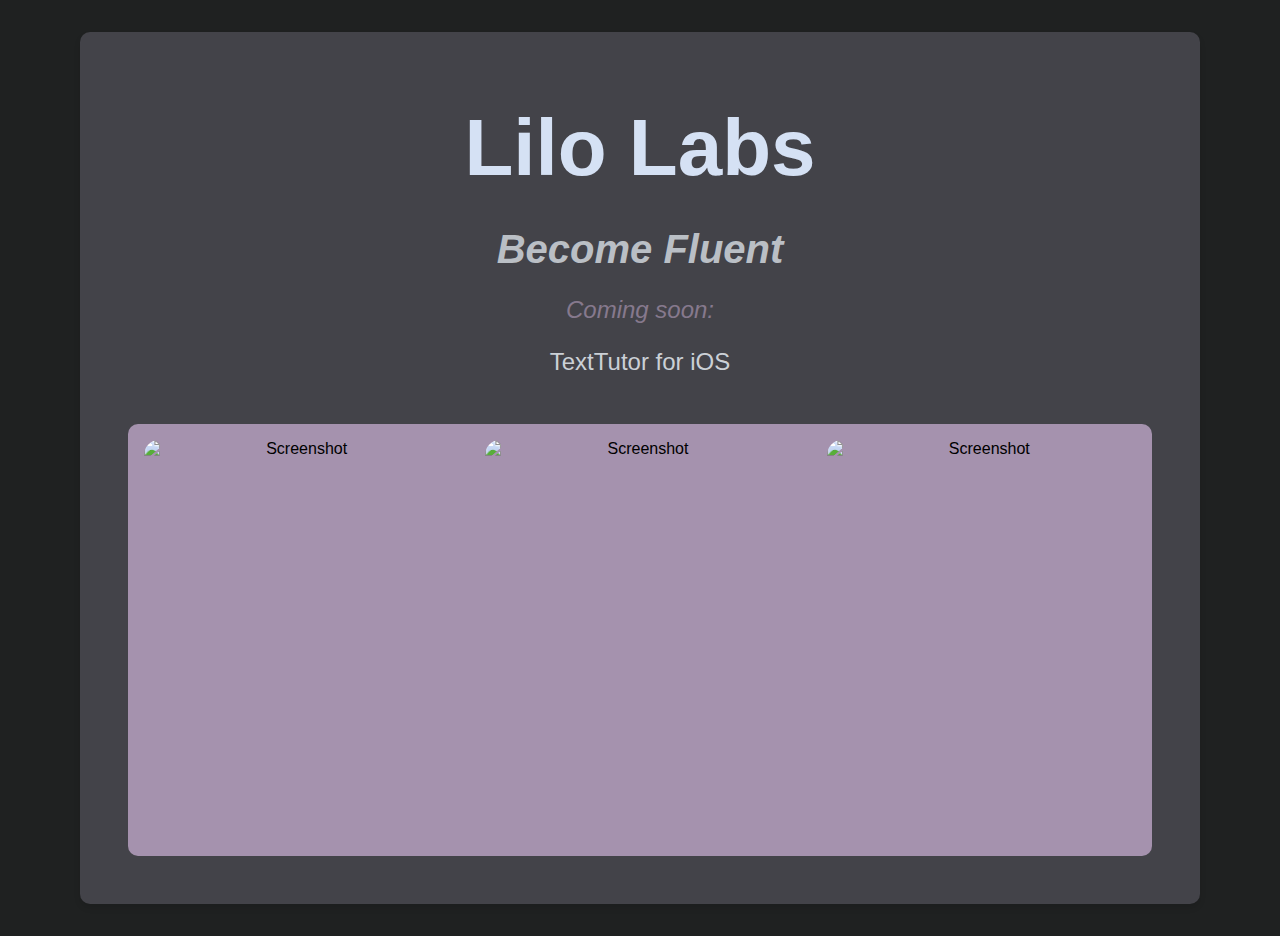
==== index.html @ 59e9ee56 "Initial commit" ====
<!DOCTYPE html>
<html lang="en">
<head>
    <meta charset="UTF-8">
    <meta name="viewport" content="width=device-width, initial-scale=1.0">
    <title>Lilo Labs</title>
    <style>
        body {
            margin: 0;
            padding: 0;
            min-height: 100vh;
            display: flex;
            justify-content: center;
            align-items: center;
            background-color: #1f2121;
            font-family: -apple-system, BlinkMacSystemFont, 'Segoe UI', Roboto, sans-serif;
        }

        h1 {
            color: #d5e1f4;
            margin-bottom: 1.5rem;
            font-size: 5rem;
        }

        h2 {
            color: #babfc5;
            margin-bottom: 1.5rem;
            font-size: 2.5rem;
            font-style: italic;
        }

        p {
            color: #cbd0d6;
            font-size: 1.5rem;
            padding: 0px 0px 0px 0px;
        }

        .container {
            background-color: #434349;
            padding: 1rem 3rem 3rem 3rem;
            border-radius: 10px;
            box-shadow: 0 4px 6px rgba(0, 0, 0, 0.1);
            text-align: center;
            max-width: 80vw; /* Changed from fixed 1600px to 80% of viewport width */
            min-width: 400px; /* Added minimum width */
            margin: 2rem;
            width: 100%; /* Added to ensure container takes available space */
        }

        .coming-soon {
            color: #86798d;
            font-size: 1.5rem;
            margin-bottom: 2rem;
        }

        .coming-soon-text {
            color: #86798d;
            font-size: 1.5rem;
            font-style: italic;
        }

        .screenshots {
            display: grid;
            grid-template-columns: repeat(auto-fit, minmax(200px, 1fr));
            gap: 2rem;
            margin-top: 3rem;
            min-height: 400px;
            background-color: #a592ae;
            padding: 1rem;
            border-radius: 10px;
        }

        .screenshot-placeholder {
            border: 2px dashed #cbd5e0;
            border-radius: 15px;
            display: flex;
            align-items: center;
            justify-content: center;
            color: #a0aec0;
            font-size: 0.9rem;
        }
    </style>
</head>
<body>
    <div class="container">
        <h1>Lilo Labs</h1>
        <div class="coming-soon">
            <h2>Become Fluent</h2>
            <p class="coming-soon-text">Coming soon: </p>
            <p>TextTutor for iOS</p>
        </div>
        <div class="screenshots">
            <img src="Screenshot 0.png" alt="Screenshot" class="screenshot" style="border-radius: 15px; width: 100%; height: 100%; object-fit: cover;">
            <img src="Screenshot 1.png" alt="Screenshot" class="screenshot" style="border-radius: 15px; width: 100%; height: 100%; object-fit: cover;">
            <img src="Screenshot 2.png" alt="Screenshot" class="screenshot" style="border-radius: 15px; width: 100%; height: 100%; object-fit: cover;">
        </div>
    </div>
</body>
</html>
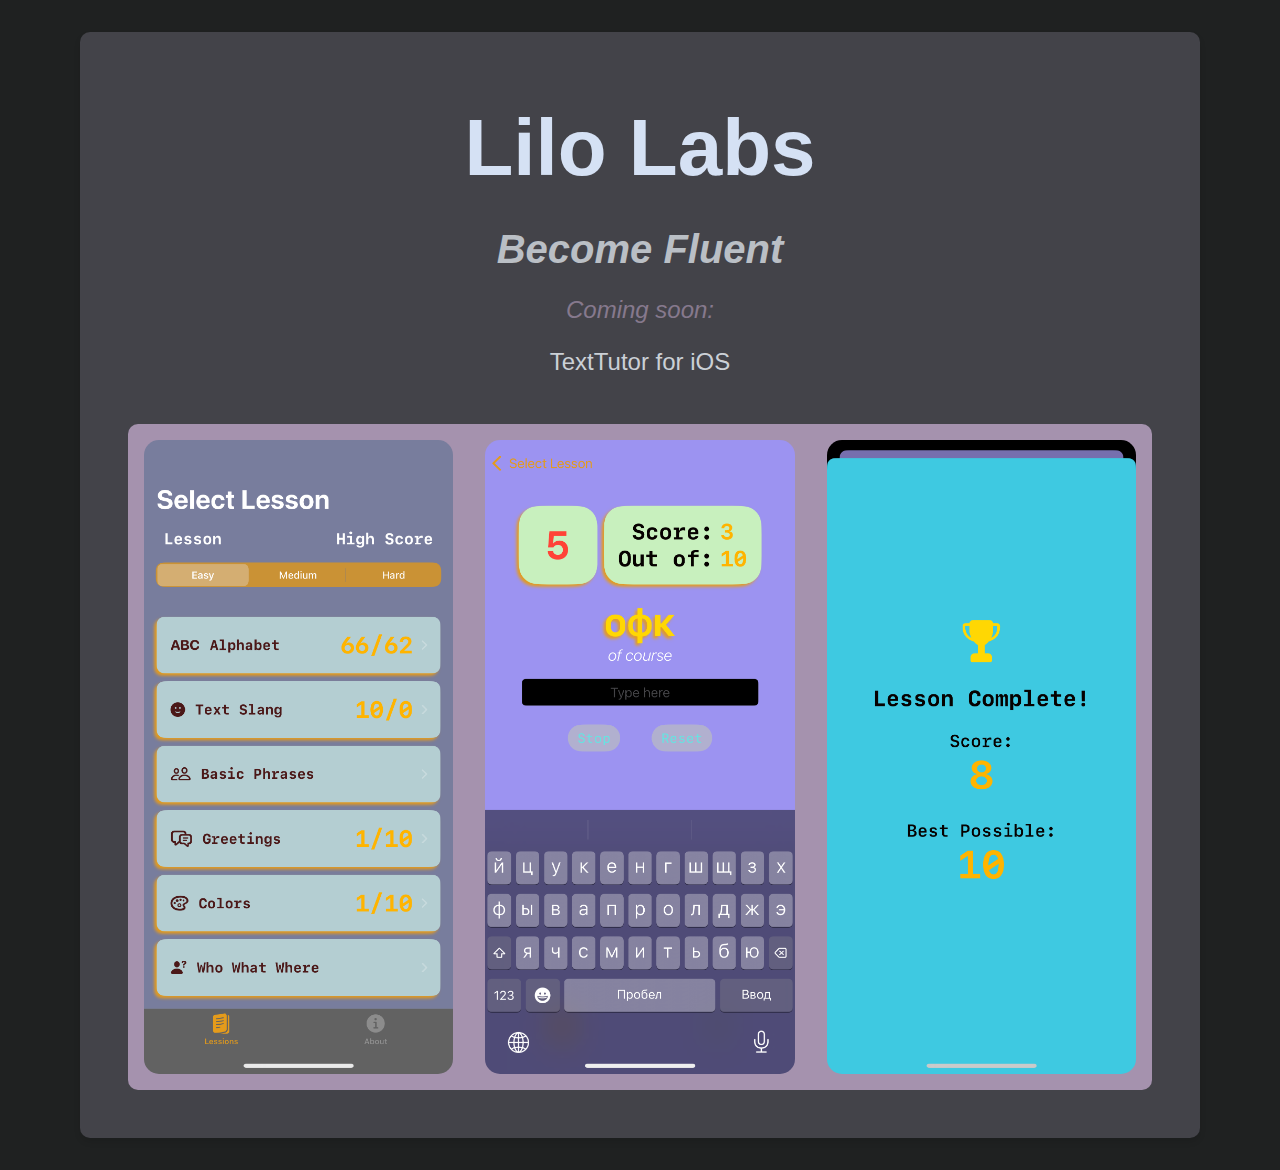
==== commit 4bdee9f3: "Trying to fix images not snowing" ====
--- a/index.html
+++ b/index.html
@@ -90,9 +90,9 @@
             <p>TextTutor for iOS</p>
         </div>
         <div class="screenshots">
-            <img src="Screenshot 0.png" alt="Screenshot" class="screenshot" style="border-radius: 15px; width: 100%; height: 100%; object-fit: cover;">
-            <img src="Screenshot 1.png" alt="Screenshot" class="screenshot" style="border-radius: 15px; width: 100%; height: 100%; object-fit: cover;">
-            <img src="Screenshot 2.png" alt="Screenshot" class="screenshot" style="border-radius: 15px; width: 100%; height: 100%; object-fit: cover;">
+            <img src="images/Screenshot 0.png" alt="Screenshot" class="screenshot" style="border-radius: 15px; width: 100%; height: 100%; object-fit: cover;">
+            <img src="images/Screenshot 1.png" alt="Screenshot" class="screenshot" style="border-radius: 15px; width: 100%; height: 100%; object-fit: cover;">
+            <img src="images/Screenshot 2.png" alt="Screenshot" class="screenshot" style="border-radius: 15px; width: 100%; height: 100%; object-fit: cover;">
         </div>
     </div>
 </body>
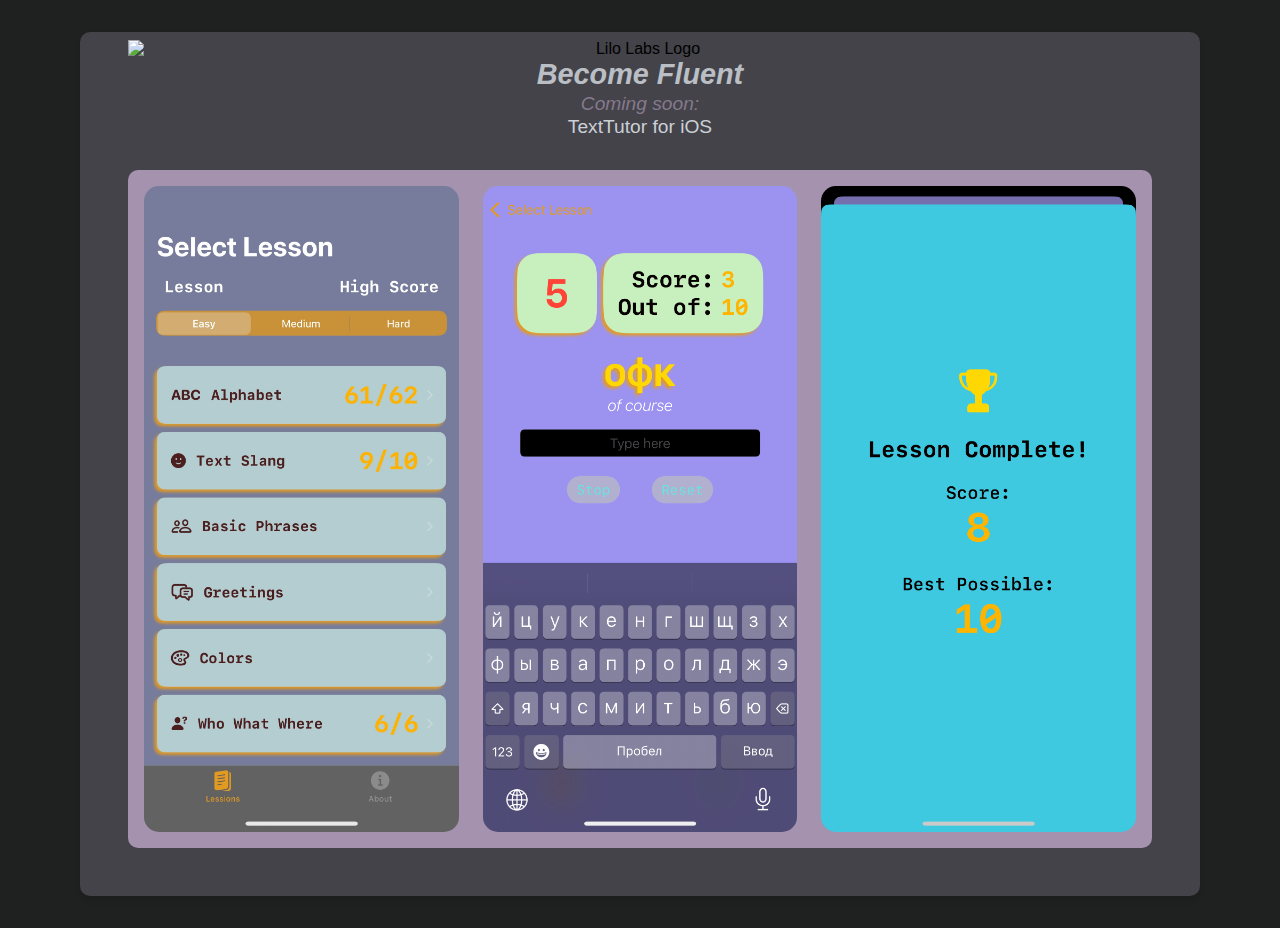
==== commit e2650e41: "Added logo to site" ====
--- a/index.html
+++ b/index.html
@@ -1,6 +1,17 @@
 <!DOCTYPE html>
 <html lang="en">
 <head>
+
+<!-- Google tag (gtag.js) -->
+<script async src="https://www.googletagmanager.com/gtag/js?id=G-G1TWRNQ451"></script>
+<script>
+  window.dataLayer = window.dataLayer || [];
+  function gtag(){dataLayer.push(arguments);}
+  gtag('js', new Date());
+
+  gtag('config', 'G-G1TWRNQ451');
+</script>
+
     <meta charset="UTF-8">
     <meta name="viewport" content="width=device-width, initial-scale=1.0">
     <title>Lilo Labs</title>
@@ -18,26 +29,27 @@
 
         h1 {
             color: #d5e1f4;
-            margin-bottom: 1.5rem;
+            margin-bottom: 0.5rem;
             font-size: 5rem;
         }
 
         h2 {
             color: #babfc5;
-            margin-bottom: 1.5rem;
-            font-size: 2.5rem;
+            margin: 0;
+            font-size: 1.8rem;
             font-style: italic;
         }
 
         p {
             color: #cbd0d6;
-            font-size: 1.5rem;
-            padding: 0px 0px 0px 0px;
+            font-size: 1.2rem;
+            padding: 0;
+            margin: 0.1rem 0;
         }
 
         .container {
             background-color: #434349;
-            padding: 1rem 3rem 3rem 3rem;
+            padding: 0.5rem 3rem 3rem 3rem;
             border-radius: 10px;
             box-shadow: 0 4px 6px rgba(0, 0, 0, 0.1);
             text-align: center;
@@ -49,22 +61,23 @@
 
         .coming-soon {
             color: #86798d;
-            font-size: 1.5rem;
-            margin-bottom: 2rem;
+            font-size: 1.2rem;
+            margin-bottom: 1rem;
+            margin-top: 0;
         }
 
         .coming-soon-text {
             color: #86798d;
-            font-size: 1.5rem;
+            font-size: 1.2rem;
             font-style: italic;
         }
 
         .screenshots {
             display: grid;
             grid-template-columns: repeat(auto-fit, minmax(200px, 1fr));
-            gap: 2rem;
-            margin-top: 3rem;
-            min-height: 400px;
+            gap: 1.5rem;
+            margin-top: 2rem;
+            min-height: 300px;
             background-color: #a592ae;
             padding: 1rem;
             border-radius: 10px;
@@ -79,11 +92,16 @@
             color: #a0aec0;
             font-size: 0.9rem;
         }
+
+        .logo {
+            margin: 0 auto;
+            display: block;
+        }
     </style>
 </head>
 <body>
     <div class="container">
-        <h1>Lilo Labs</h1>
+        <img src="images/Lilo logo v2.png" alt="Lilo Labs Logo" class="logo">
         <div class="coming-soon">
             <h2>Become Fluent</h2>
             <p class="coming-soon-text">Coming soon: </p>
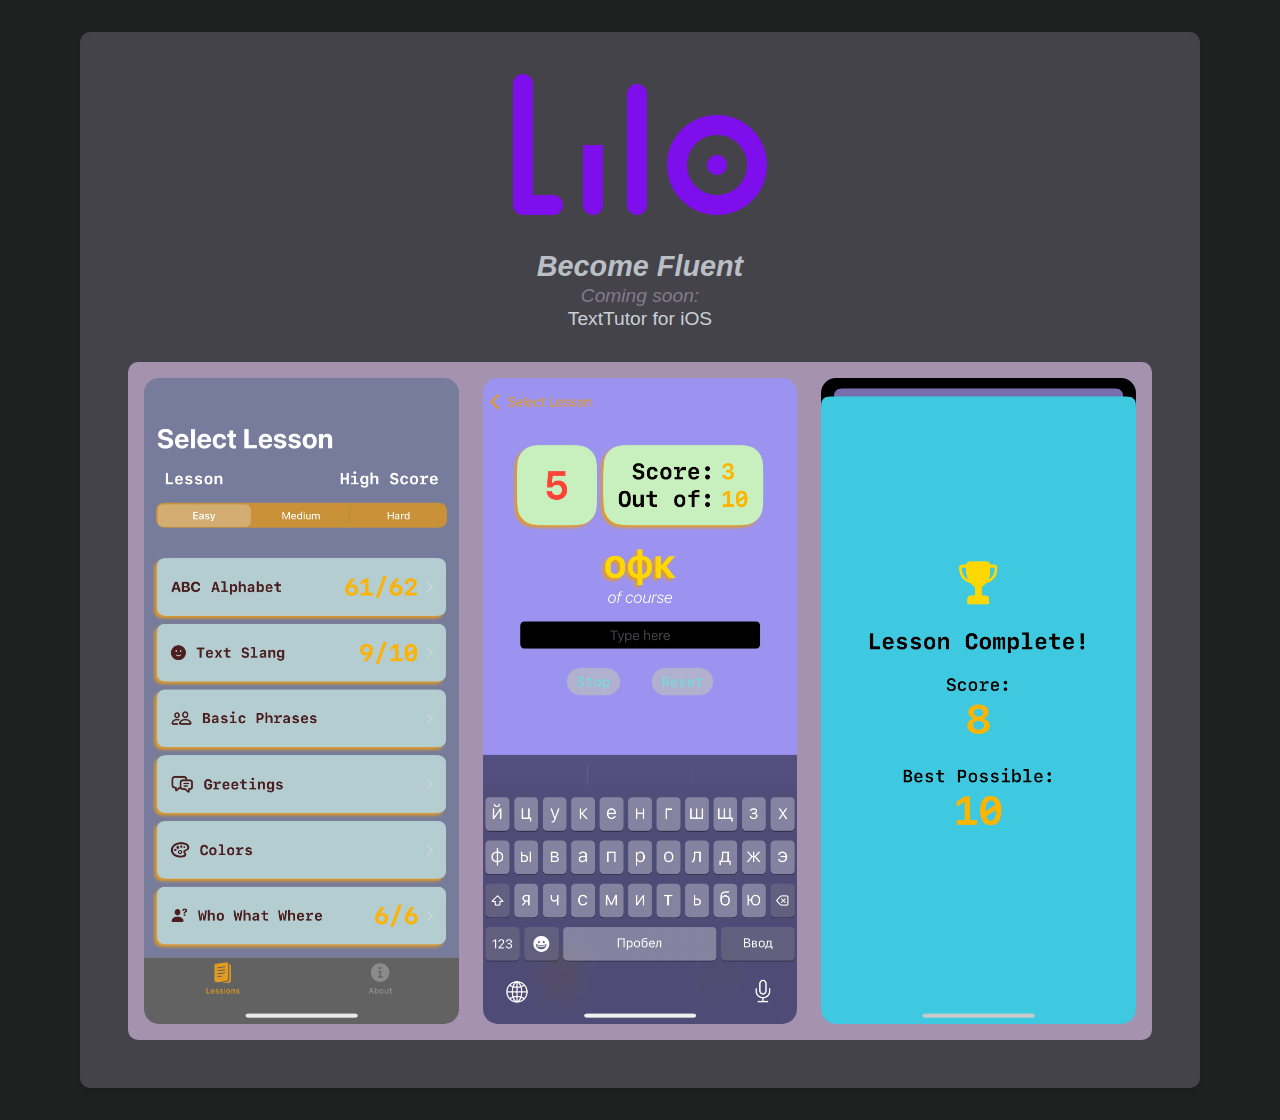
==== commit 64823da2: "Fix logo not showing up" ====
--- a/index.html
+++ b/index.html
@@ -101,7 +101,7 @@
 </head>
 <body>
     <div class="container">
-        <img src="images/Lilo logo v2.png" alt="Lilo Labs Logo" class="logo">
+        <img src="images/Lilo Logo v2.png" alt="Lilo Labs Logo" class="logo">
         <div class="coming-soon">
             <h2>Become Fluent</h2>
             <p class="coming-soon-text">Coming soon: </p>
